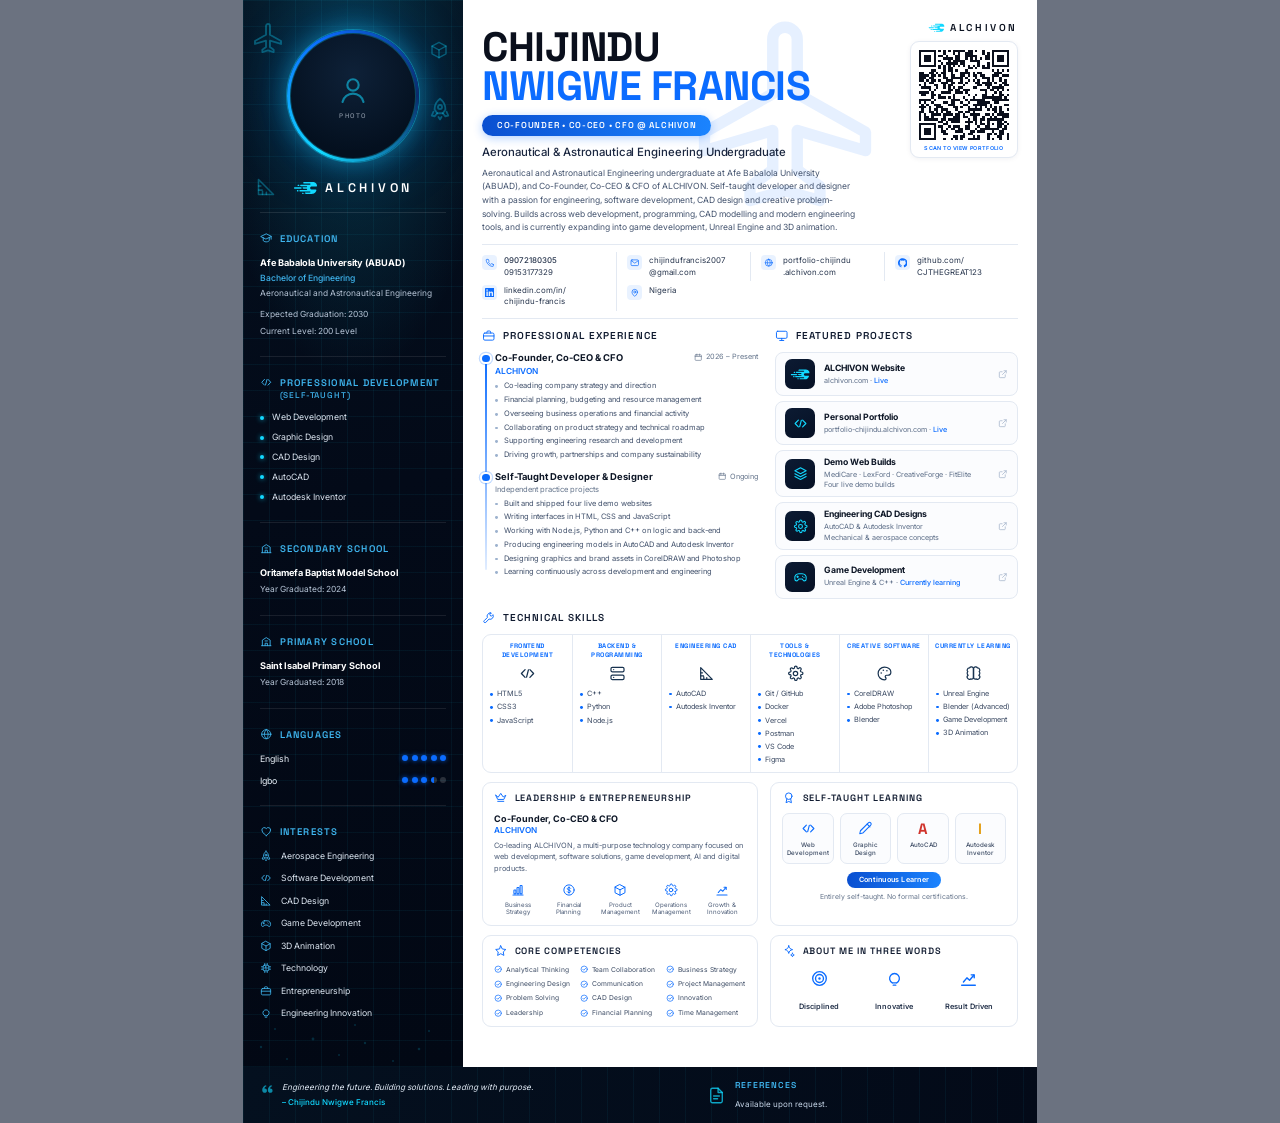
==== CV/cv.html @ b098f32e "Portfolio site, CV and engineering portfolio Vanilla HTML/CSS/JS with two Three.js scenes and no bui" ====
<!doctype html>
<html lang="en">
<head>
<meta charset="utf-8">
<title>Chijindu Nwigwe Francis | CV</title>
<link rel="stylesheet" href="fonts.css">
<link rel="stylesheet" href="cv.css">
</head>
<body>

<!-- ============================================================
     Icon sprite. Inlined rather than referenced from an external
     file because <use href="sprite.svg#id"> is blocked under file://,
     and this document has to open by double-clicking it.
     ============================================================ -->
<svg width="0" height="0" style="position:absolute" aria-hidden="true">
  <defs>
    <g id="s" fill="none" stroke="currentColor" stroke-width="1.7" stroke-linecap="round" stroke-linejoin="round"></g>
  </defs>
  <symbol id="i-cap" viewBox="0 0 24 24" fill="none" stroke="currentColor" stroke-width="1.7" stroke-linecap="round" stroke-linejoin="round">
    <path d="M2 8.4 12 3.5l10 4.9-10 4.9z"/><path d="M6.2 10.7V16c0 1.6 2.6 2.9 5.8 2.9s5.8-1.3 5.8-2.9v-5.3"/><path d="M21.4 8.8v5"/>
  </symbol>
  <symbol id="i-code" viewBox="0 0 24 24" fill="none" stroke="currentColor" stroke-width="1.8" stroke-linecap="round" stroke-linejoin="round">
    <polyline points="8.6 6.5 3.4 12 8.6 17.5"/><polyline points="15.4 6.5 20.6 12 15.4 17.5"/><line x1="13.3" y1="7" x2="10.7" y2="17"/>
  </symbol>
  <symbol id="i-school" viewBox="0 0 24 24" fill="none" stroke="currentColor" stroke-width="1.7" stroke-linecap="round" stroke-linejoin="round">
    <path d="M3 20.5h18"/><path d="M4.5 20.5V9.8L12 5l7.5 4.8v10.7"/><path d="M9.8 20.5v-4.7h4.4v4.7"/><path d="M9.8 11.4h4.4"/>
  </symbol>
  <symbol id="i-globe" viewBox="0 0 24 24" fill="none" stroke="currentColor" stroke-width="1.7" stroke-linecap="round" stroke-linejoin="round">
    <circle cx="12" cy="12" r="8.8"/><path d="M3.2 12h17.6"/><path d="M12 3.2c2.4 2.5 3.6 5.5 3.6 8.8s-1.2 6.3-3.6 8.8c-2.4-2.5-3.6-5.5-3.6-8.8S9.6 5.7 12 3.2z"/>
  </symbol>
  <symbol id="i-heart" viewBox="0 0 24 24" fill="none" stroke="currentColor" stroke-width="1.7" stroke-linecap="round" stroke-linejoin="round">
    <path d="M12 20.3S3.6 15.4 3.6 9.6a4.6 4.6 0 0 1 8.4-2.6 4.6 4.6 0 0 1 8.4 2.6c0 5.8-8.4 10.7-8.4 10.7z"/>
  </symbol>
  <symbol id="i-rocket" viewBox="0 0 24 24" fill="none" stroke="currentColor" stroke-width="1.7" stroke-linecap="round" stroke-linejoin="round">
    <path d="M12 2.6c3.2 2.4 5 6 5 9.9l-2.4 3.4H9.4L7 12.5c0-3.9 1.8-7.5 5-9.9z"/><circle cx="12" cy="10.2" r="1.9"/>
    <path d="M9.4 15.9 7 18.8l-2.6-.8 1.6-3.6"/><path d="m14.6 15.9 2.4 2.9 2.6-.8-1.6-3.6"/><path d="M10.6 19.4 12 21.6l1.4-2.2"/>
  </symbol>
  <symbol id="i-compass" viewBox="0 0 24 24" fill="none" stroke="currentColor" stroke-width="1.7" stroke-linecap="round" stroke-linejoin="round">
    <path d="M3.8 20.2h16.4L3.8 3.8z"/><path d="M3.8 15.4h4M3.8 11h2.6M8.2 20.2v-3.6M12.4 20.2v-2.4"/>
  </symbol>
  <symbol id="i-gamepad" viewBox="0 0 24 24" fill="none" stroke="currentColor" stroke-width="1.7" stroke-linecap="round" stroke-linejoin="round">
    <path d="M9.3 7.6h5.4a6.5 6.5 0 0 1 6.4 7.6l-.3 1.7a2.5 2.5 0 0 1-4.5 1.1l-1.4-1.9H9.1L7.7 18a2.5 2.5 0 0 1-4.5-1.1l-.3-1.7A6.5 6.5 0 0 1 9.3 7.6z"/>
    <path d="M7.4 11.1v2.6M6.1 12.4h2.6"/><circle cx="15.4" cy="11.7" r=".95" fill="currentColor" stroke="none"/><circle cx="17.6" cy="13.5" r=".95" fill="currentColor" stroke="none"/>
  </symbol>
  <symbol id="i-cube" viewBox="0 0 24 24" fill="none" stroke="currentColor" stroke-width="1.7" stroke-linecap="round" stroke-linejoin="round">
    <path d="m12 2.8 8.4 4.6v9.2L12 21.2 3.6 16.6V7.4z"/><path d="m3.6 7.4 8.4 4.6 8.4-4.6"/><path d="M12 12v9.2"/>
  </symbol>
  <symbol id="i-chip" viewBox="0 0 24 24" fill="none" stroke="currentColor" stroke-width="1.7" stroke-linecap="round" stroke-linejoin="round">
    <rect x="6.4" y="6.4" width="11.2" height="11.2" rx="2.2"/><rect x="10" y="10" width="4" height="4" rx=".8"/>
    <path d="M9.6 2.9v3.5M14.4 2.9v3.5M9.6 17.6v3.5M14.4 17.6v3.5M2.9 9.6h3.5M2.9 14.4h3.5M17.6 9.6h3.5M17.6 14.4h3.5"/>
  </symbol>
  <symbol id="i-briefcase" viewBox="0 0 24 24" fill="none" stroke="currentColor" stroke-width="1.7" stroke-linecap="round" stroke-linejoin="round">
    <rect x="2.7" y="7.2" width="18.6" height="12.6" rx="2.4"/><path d="M8.6 7.2V5.6a2 2 0 0 1 2-2h2.8a2 2 0 0 1 2 2v1.6"/><path d="M2.7 12.4h18.6"/>
  </symbol>
  <symbol id="i-bulb" viewBox="0 0 24 24" fill="none" stroke="currentColor" stroke-width="1.7" stroke-linecap="round" stroke-linejoin="round">
    <path d="M9.2 17.4a6.2 6.2 0 1 1 5.6 0"/><path d="M9.6 17.6h4.8"/><path d="M10.4 20.4h3.2"/>
  </symbol>
  <symbol id="i-monitor" viewBox="0 0 24 24" fill="none" stroke="currentColor" stroke-width="1.7" stroke-linecap="round" stroke-linejoin="round">
    <rect x="2.6" y="4" width="18.8" height="12.6" rx="2.2"/><path d="M8.4 20.4h7.2"/><path d="M12 16.6v3.8"/>
  </symbol>
  <symbol id="i-wrench" viewBox="0 0 24 24" fill="none" stroke="currentColor" stroke-width="1.7" stroke-linecap="round" stroke-linejoin="round">
    <path d="M14.6 3.4a5.6 5.6 0 0 0-5 8.1L3.9 17.2a2 2 0 0 0 0 2.9 2 2 0 0 0 2.9 0l5.7-5.7a5.6 5.6 0 0 0 6.9-7.9l-3 3-2.8-2.8 3-3a5.6 5.6 0 0 0-2-.3z"/>
  </symbol>
  <symbol id="i-crown" viewBox="0 0 24 24" fill="none" stroke="currentColor" stroke-width="1.7" stroke-linecap="round" stroke-linejoin="round">
    <path d="M3 7.6 6.6 15h10.8L21 7.6l-4.7 3L12 4.2 7.7 10.6z"/><path d="M6.6 18.4h10.8"/>
  </symbol>
  <symbol id="i-award" viewBox="0 0 24 24" fill="none" stroke="currentColor" stroke-width="1.7" stroke-linecap="round" stroke-linejoin="round">
    <circle cx="12" cy="9.2" r="5.8"/><path d="m8.6 14.2-1.4 6.6L12 18.6l4.8 2.2-1.4-6.6"/>
  </symbol>
  <symbol id="i-star" viewBox="0 0 24 24" fill="none" stroke="currentColor" stroke-width="1.7" stroke-linecap="round" stroke-linejoin="round">
    <path d="m12 3.2 2.75 5.7 6.25.85-4.55 4.35 1.1 6.2L12 17.2l-5.55 3.1 1.1-6.2L3 9.75l6.25-.85z"/>
  </symbol>
  <symbol id="i-sparkle" viewBox="0 0 24 24" fill="none" stroke="currentColor" stroke-width="1.7" stroke-linecap="round" stroke-linejoin="round">
    <path d="M12 3.2c.9 4.2 2.6 5.9 6.8 6.8-4.2.9-5.9 2.6-6.8 6.8-.9-4.2-2.6-5.9-6.8-6.8 4.2-.9 5.9-2.6 6.8-6.8z"/><path d="M18.6 16.4c.4 1.9 1.2 2.7 3.1 3.1-1.9.4-2.7 1.2-3.1 3.1-.4-1.9-1.2-2.7-3.1-3.1 1.9-.4 2.7-1.2 3.1-3.1z"/>
  </symbol>
  <symbol id="i-doc" viewBox="0 0 24 24" fill="none" stroke="currentColor" stroke-width="1.7" stroke-linecap="round" stroke-linejoin="round">
    <path d="M14 2.9H6.9a2.2 2.2 0 0 0-2.2 2.2v13.8a2.2 2.2 0 0 0 2.2 2.2h10.2a2.2 2.2 0 0 0 2.2-2.2V8.2z"/><path d="M14 2.9v5.3h5.3"/><path d="M8.4 12.6h7.2M8.4 16.1h5"/>
  </symbol>
  <symbol id="i-quote" viewBox="0 0 24 24" fill="currentColor" stroke="none">
    <path d="M9.4 5.4C6 6.9 3.8 10 3.8 13.6c0 3 1.8 5 4.3 5 2.2 0 3.8-1.6 3.8-3.8 0-2.1-1.5-3.6-3.5-3.6-.4 0-.8.1-1 .2.5-1.9 2.1-3.6 4.1-4.5zm9.6 0c-3.4 1.5-5.6 4.6-5.6 8.2 0 3 1.8 5 4.3 5 2.2 0 3.8-1.6 3.8-3.8 0-2.1-1.5-3.6-3.5-3.6-.4 0-.8.1-1 .2.5-1.9 2.1-3.6 4.1-4.5z"/>
  </symbol>
  <symbol id="i-phone" viewBox="0 0 24 24" fill="none" stroke="currentColor" stroke-width="1.8" stroke-linecap="round" stroke-linejoin="round">
    <path d="M21 16.9v2.7a1.8 1.8 0 0 1-2 1.8 17.8 17.8 0 0 1-7.8-2.8 17.5 17.5 0 0 1-5.4-5.4A17.8 17.8 0 0 1 3 5.4 1.8 1.8 0 0 1 4.8 3.4h2.7a1.8 1.8 0 0 1 1.8 1.6c.1.9.3 1.8.7 2.6a1.8 1.8 0 0 1-.4 1.9l-1.1 1.1a14.4 14.4 0 0 0 5.4 5.4l1.1-1.1a1.8 1.8 0 0 1 1.9-.4c.8.4 1.7.6 2.6.7a1.8 1.8 0 0 1 1.5 1.7z"/>
  </symbol>
  <symbol id="i-mail" viewBox="0 0 24 24" fill="none" stroke="currentColor" stroke-width="1.8" stroke-linecap="round" stroke-linejoin="round">
    <rect x="2.6" y="4.8" width="18.8" height="14.4" rx="2.4"/><path d="m3.4 7 8.6 6 8.6-6"/>
  </symbol>
  <symbol id="i-pin" viewBox="0 0 24 24" fill="none" stroke="currentColor" stroke-width="1.8" stroke-linecap="round" stroke-linejoin="round">
    <path d="M19 10.4c0 5.4-7 11-7 11s-7-5.6-7-11a7 7 0 0 1 14 0z"/><circle cx="12" cy="10.2" r="2.6"/>
  </symbol>
  <symbol id="i-github" viewBox="0 0 24 24" fill="currentColor" stroke="none">
    <path d="M12 .5C5.37.5 0 5.87 0 12.5c0 5.3 3.44 9.8 8.2 11.39.6.11.82-.26.82-.58l-.01-2.05c-3.34.73-4.04-1.61-4.04-1.61-.55-1.39-1.34-1.76-1.34-1.76-1.09-.75.08-.73.08-.73 1.2.09 1.84 1.24 1.84 1.24 1.07 1.83 2.81 1.3 3.5.99.11-.78.42-1.3.76-1.6-2.67-.3-5.47-1.34-5.47-5.96 0-1.32.47-2.39 1.24-3.23-.13-.3-.54-1.53.11-3.18 0 0 1.01-.32 3.3 1.23a11.5 11.5 0 0 1 6.01 0c2.29-1.55 3.3-1.23 3.3-1.23.65 1.65.24 2.88.12 3.18.77.84 1.23 1.91 1.23 3.23 0 4.63-2.8 5.65-5.48 5.95.43.37.81 1.1.81 2.22l-.01 3.29c0 .32.21.7.83.58A12 12 0 0 0 24 12.5C24 5.87 18.63.5 12 .5z"/>
  </symbol>
  <symbol id="i-linkedin" viewBox="0 0 24 24" fill="currentColor" stroke="none">
    <path d="M20.45 20.45h-3.56v-5.57c0-1.33-.02-3.04-1.85-3.04-1.85 0-2.14 1.45-2.14 2.94v5.67H9.35V9h3.41v1.56h.05a3.74 3.74 0 0 1 3.37-1.85c3.6 0 4.27 2.37 4.27 5.46v6.28zM5.34 7.43a2.07 2.07 0 1 1 0-4.13 2.07 2.07 0 0 1 0 4.13zM7.12 20.45H3.56V9h3.56v11.45zM22.22 0H1.77C.79 0 0 .77 0 1.72v20.56C0 23.23.79 24 1.77 24h20.45c.98 0 1.78-.77 1.78-1.72V1.72C24 .77 23.2 0 22.22 0z"/>
  </symbol>
  <symbol id="i-server" viewBox="0 0 24 24" fill="none" stroke="currentColor" stroke-width="1.7" stroke-linecap="round" stroke-linejoin="round">
    <rect x="2.8" y="3.4" width="18.4" height="6.2" rx="2"/><rect x="2.8" y="14.4" width="18.4" height="6.2" rx="2"/>
    <path d="M6.6 6.5h.02M6.6 17.5h.02"/>
  </symbol>
  <symbol id="i-palette" viewBox="0 0 24 24" fill="none" stroke="currentColor" stroke-width="1.7" stroke-linecap="round" stroke-linejoin="round">
    <path d="M12 3a9 9 0 0 0 0 18c1.4 0 2.2-.9 2.2-2 0-.6-.2-1-.6-1.4-.4-.4-.6-.8-.6-1.3 0-1 .8-1.8 1.9-1.8h1.4A4.7 4.7 0 0 0 21 9.8C21 6 16.9 3 12 3z"/>
    <circle cx="7.4" cy="11.4" r="1.1" fill="currentColor" stroke="none"/><circle cx="10.4" cy="7.4" r="1.1" fill="currentColor" stroke="none"/><circle cx="15.4" cy="8.2" r="1.1" fill="currentColor" stroke="none"/>
  </symbol>
  <symbol id="i-brain" viewBox="0 0 24 24" fill="none" stroke="currentColor" stroke-width="1.7" stroke-linecap="round" stroke-linejoin="round">
    <path d="M12 5.2a3 3 0 0 0-5.6-1.1A3.1 3.1 0 0 0 4 9.4a3.2 3.2 0 0 0 .5 4.9A3 3 0 0 0 8 19.6a3 3 0 0 0 4-1.5z"/>
    <path d="M12 5.2a3 3 0 0 1 5.6-1.1A3.1 3.1 0 0 1 20 9.4a3.2 3.2 0 0 1-.5 4.9A3 3 0 0 1 16 19.6a3 3 0 0 1-4-1.5z"/><path d="M12 5.2v12.9"/>
  </symbol>
  <symbol id="i-gear" viewBox="0 0 24 24" fill="none" stroke="currentColor" stroke-width="1.7" stroke-linecap="round" stroke-linejoin="round">
    <circle cx="12" cy="12" r="3.1"/>
    <path d="M19.2 14.4a1.5 1.5 0 0 0 .3 1.7l.1.1a1.8 1.8 0 1 1-2.6 2.6l-.1-.1a1.5 1.5 0 0 0-1.7-.3 1.5 1.5 0 0 0-.9 1.4v.2a1.8 1.8 0 1 1-3.6 0v-.1a1.5 1.5 0 0 0-1-1.4 1.5 1.5 0 0 0-1.7.3l-.1.1a1.8 1.8 0 1 1-2.6-2.6l.1-.1a1.5 1.5 0 0 0 .3-1.7 1.5 1.5 0 0 0-1.4-.9h-.2a1.8 1.8 0 1 1 0-3.6h.1a1.5 1.5 0 0 0 1.4-1 1.5 1.5 0 0 0-.3-1.7l-.1-.1a1.8 1.8 0 1 1 2.6-2.6l.1.1a1.5 1.5 0 0 0 1.7.3h.1a1.5 1.5 0 0 0 .9-1.4v-.2a1.8 1.8 0 1 1 3.6 0v.1a1.5 1.5 0 0 0 .9 1.4 1.5 1.5 0 0 0 1.7-.3l.1-.1a1.8 1.8 0 1 1 2.6 2.6l-.1.1a1.5 1.5 0 0 0-.3 1.7v.1a1.5 1.5 0 0 0 1.4.9h.2a1.8 1.8 0 1 1 0 3.6h-.1a1.5 1.5 0 0 0-1.4.9z"/>
  </symbol>
  <symbol id="i-chart" viewBox="0 0 24 24" fill="none" stroke="currentColor" stroke-width="1.8" stroke-linecap="round" stroke-linejoin="round">
    <path d="M3.4 20.6h17.2"/><rect x="5" y="12" width="3.4" height="6.6" rx="1"/><rect x="10.3" y="7.6" width="3.4" height="11" rx="1"/><rect x="15.6" y="4.2" width="3.4" height="14.4" rx="1"/>
  </symbol>
  <symbol id="i-coins" viewBox="0 0 24 24" fill="none" stroke="currentColor" stroke-width="1.7" stroke-linecap="round" stroke-linejoin="round">
    <circle cx="12" cy="12" r="8.8"/><path d="M12 6.6v10.8"/><path d="M14.8 9.1a3 3 0 0 0-2.8-1.3c-1.7 0-2.8.9-2.8 2.1 0 3 5.6 1.5 5.6 4.4 0 1.3-1.2 2.2-2.8 2.2a3.1 3.1 0 0 1-2.9-1.4"/>
  </symbol>
  <symbol id="i-box" viewBox="0 0 24 24" fill="none" stroke="currentColor" stroke-width="1.7" stroke-linecap="round" stroke-linejoin="round">
    <path d="m12 2.9 8.5 4.4v9.4L12 21.1l-8.5-4.4V7.3z"/><path d="m3.5 7.3 8.5 4.4 8.5-4.4M12 11.7v9.4"/>
  </symbol>
  <symbol id="i-trend" viewBox="0 0 24 24" fill="none" stroke="currentColor" stroke-width="1.8" stroke-linecap="round" stroke-linejoin="round">
    <path d="M3.4 20.6h17.2"/><path d="M5.6 16.4 10 11.2l3.4 3 5.4-6.6"/><path d="M15.4 7.4h3.8v3.8"/>
  </symbol>
  <symbol id="i-target" viewBox="0 0 24 24" fill="none" stroke="currentColor" stroke-width="1.7" stroke-linecap="round" stroke-linejoin="round">
    <circle cx="12" cy="12" r="8.6"/><circle cx="12" cy="12" r="5"/><circle cx="12" cy="12" r="1.5" fill="currentColor" stroke="none"/>
  </symbol>
  <symbol id="i-check" viewBox="0 0 24 24" fill="none" stroke="currentColor" stroke-width="2" stroke-linecap="round" stroke-linejoin="round">
    <circle cx="12" cy="12" r="9"/><path d="m8 12.3 2.7 2.7L16 9.6"/>
  </symbol>
  <symbol id="i-ext" viewBox="0 0 24 24" fill="none" stroke="currentColor" stroke-width="1.9" stroke-linecap="round" stroke-linejoin="round">
    <path d="M14.4 4.2h5.4v5.4"/><path d="M19.8 4.2 10.8 13.2"/><path d="M17.4 14v4.8a2 2 0 0 1-2 2H5.2a2 2 0 0 1-2-2V8.6a2 2 0 0 1 2-2H10"/>
  </symbol>
  <symbol id="i-cal" viewBox="0 0 24 24" fill="none" stroke="currentColor" stroke-width="1.8" stroke-linecap="round" stroke-linejoin="round">
    <rect x="3.2" y="5" width="17.6" height="15.8" rx="2.2"/><path d="M3.2 9.8h17.6M8.2 3v4M15.8 3v4"/>
  </symbol>
  <symbol id="i-layers" viewBox="0 0 24 24" fill="none" stroke="currentColor" stroke-width="1.7" stroke-linecap="round" stroke-linejoin="round">
    <path d="m12 2.8 9 4.8-9 4.8-9-4.8z"/><path d="m3 12.4 9 4.8 9-4.8"/><path d="m3 16.9 9 4.8 9-4.8"/>
  </symbol>
  <symbol id="i-pen" viewBox="0 0 24 24" fill="none" stroke="currentColor" stroke-width="1.7" stroke-linecap="round" stroke-linejoin="round">
    <path d="M16.6 2.9a2.6 2.6 0 0 1 3.7 3.7L7.6 19.3l-4.8 1.1 1.1-4.8z"/><path d="m14.6 4.9 4.5 4.5"/>
  </symbol>
  <symbol id="i-user" viewBox="0 0 24 24" fill="none" stroke="currentColor" stroke-width="1.5" stroke-linecap="round" stroke-linejoin="round">
    <circle cx="12" cy="8.4" r="4"/><path d="M4.6 20.4a7.6 7.6 0 0 1 14.8 0"/>
  </symbol>
  <symbol id="i-plane" viewBox="0 0 24 24" fill="none" stroke="currentColor" stroke-width="1.3" stroke-linecap="round" stroke-linejoin="round">
    <path d="M10.6 2.8a1.4 1.4 0 0 1 2.8 0V9l7.8 4.4v2.1l-7.8-2.3v4.5l2.6 1.9v1.6L12 20.1l-4 1.1v-1.6l2.6-1.9v-4.5L2.8 15.5v-2.1L10.6 9z"/>
  </symbol>
  <symbol id="i-alchivon" viewBox="0 0 257 144" fill="currentColor" stroke="none">
    <path d="M 111 10.706 C 105.380 12.760, 103.609 17.962, 107.043 22.327 L 109.085 24.924 142.508 25.212 C 178.402 25.521, 177.869 25.442, 179.455 30.733 C 179.944 32.367, 179.448 33.643, 177.608 35.483 L 175.091 38 126.045 38 C 78.333 38, 76.946 38.054, 75 40 C 72.306 42.694, 72.358 48.109, 75.103 50.595 C 77.056 52.364, 79.555 52.536, 110.141 53 C 145.919 53.543, 144.952 53.371, 144.985 59.193 C 145.014 64.399, 142.581 65, 121.466 65 C 99.804 65, 98 65.574, 98 72.466 C 98 79.259, 100.424 80, 122.635 80 C 140.667 80, 142.138 80.138, 144 82 C 145.100 83.100, 146 84.900, 146 86 C 146 87.100, 145.100 88.900, 144 90 C 142.074 91.926, 140.667 92, 106.135 92 C 71.365 92, 70.189 92.063, 67.635 94.073 C 64.191 96.782, 64.043 101.752, 67.314 104.826 L 69.629 107 122.659 107 C 181.255 107, 179 106.750, 179 113.257 C 179 118.818, 178.112 119, 151.039 119 C 122.793 119, 121.909 119.220, 121.709 126.300 C 121.501 133.634, 120.611 133.465, 161.113 133.786 C 199.431 134.091, 204.684 133.665, 213.733 129.522 C 225.182 124.280, 239.103 106.104, 240.682 94.337 C 241.611 87.409, 241.586 87.402, 211.848 86.591 C 188.678 85.959, 185.170 85.650, 182.515 84.006 C 173.524 78.437, 173.997 64.343, 183.347 59.226 C 186.077 57.731, 190.252 57.459, 214.499 57.190 C 248.137 56.819, 247.439 57.061, 246.823 45.981 C 245.907 29.500, 231.006 14.177, 212.918 11.114 C 206.202 9.977, 114.004 9.608, 111 10.706 M 48 40 C 45.473 42.527, 45.433 47.079, 47.912 50.139 C 49.547 52.159, 50.715 52.500, 56 52.500 C 61.285 52.500, 62.453 52.159, 64.088 50.139 C 66.574 47.070, 66.521 42.936, 63.961 40.189 C 61.119 37.138, 50.982 37.018, 48 40 M 12.174 67.314 C 9.290 70.385, 9.403 74.493, 12.455 77.545 L 14.909 80 49.780 80 L 84.651 80 86.826 77.686 C 89.593 74.740, 89.676 69.676, 87 67 C 85.075 65.075, 83.667 65, 49.674 65 L 14.349 65 12.174 67.314 M 41.635 94.073 C 38.349 96.657, 38.073 101.628, 41.039 104.811 C 43.861 107.841, 52.625 107.929, 55.811 104.961 C 61.283 99.864, 56.847 92, 48.500 92 C 45.735 92, 43.357 92.718, 41.635 94.073 M 94.557 122.223 C 90.358 128.216, 95.117 134.532, 103.242 133.751 C 109.034 133.194, 111 131.347, 111 126.464 C 111 121.815, 108.397 120, 101.728 120 C 97.060 120, 95.851 120.375, 94.557 122.223"/>
  </symbol>
</svg>

<div class="page">
  <div class="page__body">

    <!-- ============================ SIDEBAR ============================ -->
    <aside class="side">
      <svg class="blueprint-art bp-1" viewBox="0 0 24 24"><use href="#i-plane"/></svg>
      <svg class="blueprint-art bp-2" viewBox="0 0 24 24"><use href="#i-rocket"/></svg>
      <svg class="blueprint-art bp-3" viewBox="0 0 24 24"><use href="#i-cube"/></svg>
      <svg class="blueprint-art bp-4" viewBox="0 0 24 24"><use href="#i-compass"/></svg>
      <svg class="bp-dots" viewBox="0 0 200 90" fill="rgba(18,216,255,.35)" preserveAspectRatio="none">
        <circle cx="18" cy="70" r="1.2"/><circle cx="44" cy="82" r="1"/><circle cx="70" cy="62" r="1.4"/>
        <circle cx="96" cy="78" r="1"/><circle cx="122" cy="66" r="1.2"/><circle cx="150" cy="84" r="1"/>
        <circle cx="176" cy="72" r="1.3"/><circle cx="32" cy="52" r="1"/><circle cx="112" cy="48" r="1"/>
        <circle cx="186" cy="54" r="1.1"/>
      </svg>

      <!-- Portrait. Swap the placeholder for <img src="../assets/img/chijindu.jpg" alt=""> -->
      <div class="portrait">
        <div class="portrait__ring">
          <div class="portrait__inner">
            <svg class="i portrait__ph"><use href="#i-user"/></svg>
            <span class="portrait__ph-t">Photo</span>
          </div>
        </div>
      </div>

      <div class="side-brand">
        <svg viewBox="0 0 257 144"><use href="#i-alchivon"/></svg>
        <span>ALCHIVON</span>
      </div>

      <section class="sblock">
        <h2 class="sblock__h"><svg class="i"><use href="#i-cap"/></svg>Education</h2>
        <p class="edu__school">Afe Babalola University (ABUAD)</p>
        <p class="edu__degree">Bachelor of Engineering</p>
        <p class="edu__line">Aeronautical and Astronautical Engineering</p>
        <p class="edu__line edu__line--pad">Expected Graduation: 2030</p>
        <p class="edu__line">Current Level: 200 Level</p>
      </section>

      <section class="sblock">
        <h2 class="sblock__h"><svg class="i"><use href="#i-code"/></svg><span>Professional Development<small>(Self-Taught)</small></span></h2>
        <ul class="dlist">
          <li>Web Development</li>
          <li>Graphic Design</li>
          <li>CAD Design</li>
          <li>AutoCAD</li>
          <li>Autodesk Inventor</li>
        </ul>
      </section>

      <section class="sblock">
        <h2 class="sblock__h"><svg class="i"><use href="#i-school"/></svg>Secondary School</h2>
        <p class="edu__school">Oritamefa Baptist Model School</p>
        <p class="edu__line">Year Graduated: 2024</p>
      </section>

      <section class="sblock">
        <h2 class="sblock__h"><svg class="i"><use href="#i-school"/></svg>Primary School</h2>
        <p class="edu__school">Saint Isabel Primary School</p>
        <p class="edu__line">Year Graduated: 2018</p>
      </section>

      <section class="sblock">
        <h2 class="sblock__h"><svg class="i"><use href="#i-globe"/></svg>Languages</h2>
        <div class="lang">
          <span class="lang__n">English</span>
          <span class="lang__d"><i class="dot dot--on"></i><i class="dot dot--on"></i><i class="dot dot--on"></i><i class="dot dot--on"></i><i class="dot dot--on"></i></span>
        </div>
        <div class="lang">
          <span class="lang__n">Igbo</span>
          <span class="lang__d"><i class="dot dot--on"></i><i class="dot dot--on"></i><i class="dot dot--on"></i><i class="dot dot--half"></i><i class="dot"></i></span>
        </div>
      </section>

      <section class="sblock">
        <h2 class="sblock__h"><svg class="i"><use href="#i-heart"/></svg>Interests</h2>
        <ul class="ints">
          <li><svg class="i"><use href="#i-rocket"/></svg>Aerospace Engineering</li>
          <li><svg class="i"><use href="#i-code"/></svg>Software Development</li>
          <li><svg class="i"><use href="#i-compass"/></svg>CAD Design</li>
          <li><svg class="i"><use href="#i-gamepad"/></svg>Game Development</li>
          <li><svg class="i"><use href="#i-cube"/></svg>3D Animation</li>
          <li><svg class="i"><use href="#i-chip"/></svg>Technology</li>
          <li><svg class="i"><use href="#i-briefcase"/></svg>Entrepreneurship</li>
          <li><svg class="i"><use href="#i-bulb"/></svg>Engineering Innovation</li>
        </ul>
      </section>
    </aside>

    <!-- ============================ MAIN ============================ -->
    <main class="main">

      <header class="mast">
        <svg class="mast__art" viewBox="0 0 24 24"><use href="#i-plane"/></svg>
        <div class="mast__brand">
          <svg viewBox="0 0 257 144"><use href="#i-alchivon"/></svg>
          <span>ALCHIVON</span>
        </div>

        <div class="mast__grid">
          <div class="mast__left">
            <h1 class="name">Chijindu<br><span class="name--blue">Nwigwe Francis</span></h1>
            <p class="roles">Co-Founder &bull; Co-CEO &bull; CFO @ ALCHIVON</p>
            <p class="subtitle">Aeronautical &amp; Astronautical Engineering Undergraduate</p>
            <p class="summary">
              Aeronautical and Astronautical Engineering undergraduate at Afe Babalola University
              (ABUAD), and Co-Founder, Co-CEO &amp; CFO of ALCHIVON. Self-taught developer and
              designer with a passion for engineering, software development, CAD design and
              creative problem-solving. Builds across web development, programming, CAD modelling
              and modern engineering tools, and is currently expanding into game development,
              Unreal Engine and 3D animation.
            </p>
          </div>

          <div class="qr">
            <svg viewBox="0 0 37 37" shape-rendering="crispEdges"><path stroke="#0A0F1C" d="M0 0.5h7m1 0h1m1 0h1m1 0h1m1 0h5m1 0h2m1 0h1m2 0h1m3 0h7M0 1.5h1m5 0h1m3 0h1m3 0h1m1 0h1m2 0h3m4 0h1m1 0h1m1 0h1m5 0h1M0 2.5h1m1 0h3m1 0h1m1 0h2m1 0h1m3 0h2m2 0h5m3 0h2m1 0h1m1 0h3m1 0h1M0 3.5h1m1 0h3m1 0h1m3 0h4m1 0h2m2 0h1m1 0h1m1 0h1m1 0h1m1 0h2m1 0h1m1 0h3m1 0h1M0 4.5h1m1 0h3m1 0h1m1 0h1m3 0h1m1 0h5m2 0h4m5 0h1m1 0h3m1 0h1M0 5.5h1m5 0h1m2 0h1m1 0h5m1 0h2m5 0h1m3 0h1m1 0h1m5 0h1M0 6.5h7m1 0h1m1 0h1m1 0h1m1 0h1m1 0h1m1 0h1m1 0h1m1 0h1m1 0h1m1 0h1m1 0h1m1 0h7M8 7.5h1m1 0h1m1 0h2m6 0h2m1 0h1m2 0h3M5 8.5h2m3 0h1m1 0h2m1 0h1m3 0h1m10 0h1m1 0h1m1 0h1m1 0h1M0 9.5h2m2 0h2m1 0h1m1 0h2m2 0h1m3 0h4m1 0h1m1 0h2m5 0h3M0 10.5h4m1 0h2m1 0h1m1 0h1m2 0h2m2 0h2m1 0h1m1 0h2m1 0h2m3 0h3m1 0h3M0 11.5h3m1 0h2m4 0h2m1 0h5m1 0h1m3 0h1m2 0h3m1 0h1m2 0h1M0 12.5h2m1 0h1m1 0h2m1 0h1m2 0h3m3 0h1m2 0h1m1 0h1m1 0h1m3 0h1m1 0h1m2 0h1m1 0h1M2 13.5h1m1 0h2m3 0h3m1 0h2m1 0h2m1 0h1m3 0h2m1 0h4m1 0h1m2 0h2M0 14.5h1m1 0h1m3 0h2m2 0h1m1 0h2m4 0h1m5 0h2m1 0h3m3 0h1m1 0h2M1 15.5h4m2 0h1m2 0h1m1 0h1m1 0h1m1 0h2m4 0h2m4 0h1m1 0h5M4 16.5h1m1 0h1m5 0h2m1 0h2m1 0h3m4 0h3m1 0h2m1 0h1m1 0h1m1 0h1M0 17.5h4m1 0h1m3 0h4m2 0h3m1 0h1m7 0h1m3 0h1m1 0h1M1 18.5h2m2 0h2m1 0h1m5 0h1m5 0h1m2 0h1m2 0h2m2 0h1m2 0h2m1 0h1M5 19.5h1m2 0h3m1 0h1m1 0h1m3 0h1m3 0h1m3 0h8m1 0h1M0 20.5h5m1 0h1m6 0h4m2 0h1m1 0h6m3 0h7M0 21.5h1m1 0h1m2 0h1m4 0h2m1 0h2m2 0h1m2 0h1m3 0h5m2 0h2M1 22.5h1m1 0h1m2 0h3m3 0h3m3 0h2m2 0h6m1 0h1m5 0h2M0 23.5h3m1 0h1m2 0h3m4 0h2m1 0h1m2 0h1m2 0h1m1 0h1m1 0h1m1 0h1m1 0h1m1 0h1M1 24.5h1m2 0h1m1 0h2m1 0h3m3 0h1m4 0h6m2 0h1m1 0h2m1 0h1m2 0h1M0 25.5h2m2 0h2m1 0h1m1 0h1m1 0h2m3 0h2m1 0h2m1 0h1m8 0h1m1 0h2M0 26.5h1m1 0h1m2 0h4m1 0h4m1 0h2m1 0h1m2 0h4m2 0h2m1 0h1m1 0h5M0 27.5h1m1 0h2m1 0h1m4 0h1m3 0h3m1 0h2m2 0h2m2 0h1m2 0h1m1 0h1m2 0h3M0 28.5h1m1 0h6m1 0h2m1 0h5m3 0h1m1 0h2m1 0h2m1 0h7M8 29.5h2m1 0h1m1 0h4m2 0h3m1 0h1m1 0h1m2 0h1m3 0h2m1 0h1M0 30.5h7m3 0h2m8 0h1m2 0h1m1 0h2m1 0h1m1 0h1m1 0h3m1 0h1M0 31.5h1m5 0h1m1 0h2m2 0h1m1 0h3m2 0h2m3 0h1m2 0h2m3 0h2m1 0h1M0 32.5h1m1 0h3m1 0h1m2 0h1m1 0h1m1 0h2m1 0h2m1 0h2m2 0h1m1 0h8m1 0h2M0 33.5h1m1 0h3m1 0h1m2 0h2m4 0h3m3 0h2m1 0h3m3 0h1m2 0h2M0 34.5h1m1 0h3m1 0h1m3 0h2m6 0h1m1 0h2m6 0h2m1 0h1m1 0h2m1 0h1M0 35.5h1m5 0h1m7 0h2m1 0h2m3 0h1m1 0h1m3 0h1m3 0h2m2 0h1M0 36.5h7m3 0h1m2 0h1m1 0h1m1 0h1m2 0h5m3 0h1m1 0h1m2 0h1m2 0h1"/></svg>
            <p class="qr__t">Scan to view portfolio</p>
          </div>
        </div>
      </header>

      <!-- contact -->
      <section class="contact">
        <div class="contact__i">
          <span class="contact__ic"><svg class="i"><use href="#i-phone"/></svg></span>
          <span class="contact__t"><b>09072180305</b><br>09153177329</span>
        </div>
        <div class="contact__i">
          <span class="contact__ic"><svg class="i"><use href="#i-mail"/></svg></span>
          <span class="contact__t">chijindufrancis2007<br>@gmail.com</span>
        </div>
        <div class="contact__i">
          <span class="contact__ic"><svg class="i"><use href="#i-globe"/></svg></span>
          <span class="contact__t">portfolio-chijindu<br>.alchivon.com</span>
        </div>
        <div class="contact__i">
          <span class="contact__ic"><svg class="i"><use href="#i-github"/></svg></span>
          <span class="contact__t">github.com/<br>CJTHEGREAT123</span>
        </div>
        <div class="contact__i">
          <span class="contact__ic"><svg class="i"><use href="#i-linkedin"/></svg></span>
          <span class="contact__t">linkedin.com/in/<br>chijindu-francis</span>
        </div>
        <div class="contact__i">
          <span class="contact__ic"><svg class="i"><use href="#i-pin"/></svg></span>
          <span class="contact__t">Nigeria</span>
        </div>
      </section>

      <!-- experience + projects -->
      <div class="cols">
        <section class="col-a">
          <h2 class="h"><svg class="i"><use href="#i-briefcase"/></svg>Professional Experience</h2>
          <div class="tl">
            <article class="job">
              <div class="job__top">
                <p class="job__t">Co-Founder, Co-CEO &amp; CFO</p>
                <span class="job__d"><svg class="i"><use href="#i-cal"/></svg>2026 &ndash; Present</span>
              </div>
              <p class="job__c">ALCHIVON</p>
              <ul>
                <li>Co-leading company strategy and direction</li>
                <li>Financial planning, budgeting and resource management</li>
                <li>Overseeing business operations and financial activity</li>
                <li>Collaborating on product strategy and technical roadmap</li>
                <li>Supporting engineering research and development</li>
                <li>Driving growth, partnerships and company sustainability</li>
              </ul>
            </article>

            <article class="job">
              <div class="job__top">
                <p class="job__t">Self-Taught Developer &amp; Designer</p>
                <span class="job__d"><svg class="i"><use href="#i-cal"/></svg>Ongoing</span>
              </div>
              <p class="job__sub">Independent practice projects</p>
              <ul>
                <li>Built and shipped four live demo websites</li>
                <li>Writing interfaces in HTML, CSS and JavaScript</li>
                <li>Working with Node.js, Python and C++ on logic and back-end</li>
                <li>Producing engineering models in AutoCAD and Autodesk Inventor</li>
                <li>Designing graphics and brand assets in CorelDRAW and Photoshop</li>
                <li>Learning continuously across development and engineering</li>
              </ul>
            </article>
          </div>
        </section>

        <section class="col-b">
          <h2 class="h"><svg class="i"><use href="#i-monitor"/></svg>Featured Projects</h2>
          <div class="projs">
            <article class="proj">
              <span class="proj__ic"><svg class="i" viewBox="0 0 257 144" style="width:1.35em"><use href="#i-alchivon"/></svg></span>
              <span class="proj__b">
                <span class="proj__t">ALCHIVON Website</span>
                <span class="proj__s">alchivon.com &middot; <em>Live</em></span>
              </span>
              <svg class="i proj__go"><use href="#i-ext"/></svg>
            </article>
            <article class="proj">
              <span class="proj__ic"><svg class="i"><use href="#i-code"/></svg></span>
              <span class="proj__b">
                <span class="proj__t">Personal Portfolio</span>
                <span class="proj__s">portfolio-chijindu.alchivon.com &middot; <em>Live</em></span>
              </span>
              <svg class="i proj__go"><use href="#i-ext"/></svg>
            </article>
            <article class="proj">
              <span class="proj__ic"><svg class="i"><use href="#i-layers"/></svg></span>
              <span class="proj__b">
                <span class="proj__t">Demo Web Builds</span>
                <span class="proj__s">MediCare &middot; LexFord &middot; CreativeForge &middot; FitElite<br>Four live demo builds</span>
              </span>
              <svg class="i proj__go"><use href="#i-ext"/></svg>
            </article>
            <article class="proj">
              <span class="proj__ic"><svg class="i"><use href="#i-gear"/></svg></span>
              <span class="proj__b">
                <span class="proj__t">Engineering CAD Designs</span>
                <span class="proj__s">AutoCAD &amp; Autodesk Inventor<br>Mechanical &amp; aerospace concepts</span>
              </span>
              <svg class="i proj__go"><use href="#i-ext"/></svg>
            </article>
            <article class="proj">
              <span class="proj__ic"><svg class="i"><use href="#i-gamepad"/></svg></span>
              <span class="proj__b">
                <span class="proj__t">Game Development</span>
                <span class="proj__s">Unreal Engine &amp; C++ &middot; <em>Currently learning</em></span>
              </span>
              <svg class="i proj__go"><use href="#i-ext"/></svg>
            </article>
          </div>
        </section>
      </div>

      <!-- technical skills -->
      <section style="padding-top:12px">
        <h2 class="h"><svg class="i"><use href="#i-wrench"/></svg>Technical Skills</h2>
        <div class="skills">
          <div class="sk">
            <p class="sk__h">Frontend Development</p>
            <span class="sk__ic"><svg class="i"><use href="#i-code"/></svg></span>
            <ul><li>HTML5</li><li>CSS3</li><li>JavaScript</li></ul>
          </div>
          <div class="sk">
            <p class="sk__h">Backend &amp; Programming</p>
            <span class="sk__ic"><svg class="i"><use href="#i-server"/></svg></span>
            <ul><li>C++</li><li>Python</li><li>Node.js</li></ul>
          </div>
          <div class="sk">
            <p class="sk__h">Engineering CAD</p>
            <span class="sk__ic"><svg class="i"><use href="#i-compass"/></svg></span>
            <ul><li>AutoCAD</li><li>Autodesk Inventor</li></ul>
          </div>
          <div class="sk">
            <p class="sk__h">Tools &amp; Technologies</p>
            <span class="sk__ic"><svg class="i"><use href="#i-gear"/></svg></span>
            <ul><li>Git / GitHub</li><li>Docker</li><li>Vercel</li><li>Postman</li><li>VS Code</li><li>Figma</li></ul>
          </div>
          <div class="sk">
            <p class="sk__h">Creative Software</p>
            <span class="sk__ic"><svg class="i"><use href="#i-palette"/></svg></span>
            <ul><li>CorelDRAW</li><li>Adobe Photoshop</li><li>Blender</li></ul>
          </div>
          <div class="sk">
            <p class="sk__h">Currently Learning</p>
            <span class="sk__ic"><svg class="i"><use href="#i-brain"/></svg></span>
            <ul><li>Unreal Engine</li><li>Blender (Advanced)</li><li>Game Development</li><li>3D Animation</li></ul>
          </div>
        </div>
      </section>

      <!-- leadership + learning -->
      <div class="panels">
        <section class="panel panel--a">
          <h2 class="h"><svg class="i"><use href="#i-crown"/></svg>Leadership &amp; Entrepreneurship</h2>
          <p class="lead__t">Co-Founder, Co-CEO &amp; CFO</p>
          <p class="lead__c">ALCHIVON</p>
          <p class="lead__p">
            Co-leading ALCHIVON, a multi-purpose technology company focused on web development,
            software solutions, game development, AI and digital products.
          </p>
          <div class="pills">
            <div class="pill"><svg class="i"><use href="#i-chart"/></svg><span>Business Strategy</span></div>
            <div class="pill"><svg class="i"><use href="#i-coins"/></svg><span>Financial Planning</span></div>
            <div class="pill"><svg class="i"><use href="#i-box"/></svg><span>Product Management</span></div>
            <div class="pill"><svg class="i"><use href="#i-gear"/></svg><span>Operations Management</span></div>
            <div class="pill"><svg class="i"><use href="#i-trend"/></svg><span>Growth &amp; Innovation</span></div>
          </div>
        </section>

        <section class="panel panel--b">
          <h2 class="h"><svg class="i"><use href="#i-award"/></svg>Self-Taught Learning</h2>
          <div class="certs">
            <div class="cert"><svg class="i"><use href="#i-code"/></svg><span>Web Development</span></div>
            <div class="cert"><svg class="i"><use href="#i-pen"/></svg><span>Graphic Design</span></div>
            <div class="cert cert--red"><span class="glyph">A</span><span>AutoCAD</span></div>
            <div class="cert cert--gold"><span class="glyph">I</span><span>Autodesk Inventor</span></div>
          </div>
          <span class="learner">Continuous Learner</span>
          <p class="learner-note">Entirely self-taught. No formal certifications.</p>
        </section>
      </div>

      <!-- competencies + three words -->
      <div class="panels">
        <section class="panel panel--a">
          <h2 class="h"><svg class="i"><use href="#i-star"/></svg>Core Competencies</h2>
          <ul class="comp">
            <li><svg class="i"><use href="#i-check"/></svg>Analytical Thinking</li>
            <li><svg class="i"><use href="#i-check"/></svg>Team Collaboration</li>
            <li><svg class="i"><use href="#i-check"/></svg>Business Strategy</li>
            <li><svg class="i"><use href="#i-check"/></svg>Engineering Design</li>
            <li><svg class="i"><use href="#i-check"/></svg>Communication</li>
            <li><svg class="i"><use href="#i-check"/></svg>Project Management</li>
            <li><svg class="i"><use href="#i-check"/></svg>Problem Solving</li>
            <li><svg class="i"><use href="#i-check"/></svg>CAD Design</li>
            <li><svg class="i"><use href="#i-check"/></svg>Innovation</li>
            <li><svg class="i"><use href="#i-check"/></svg>Leadership</li>
            <li><svg class="i"><use href="#i-check"/></svg>Financial Planning</li>
            <li><svg class="i"><use href="#i-check"/></svg>Time Management</li>
          </ul>
        </section>

        <section class="panel panel--b">
          <h2 class="h"><svg class="i"><use href="#i-sparkle"/></svg>About Me in Three Words</h2>
          <div class="words">
            <div class="word"><svg class="i"><use href="#i-target"/></svg><span>Disciplined</span></div>
            <div class="word"><svg class="i"><use href="#i-bulb"/></svg><span>Innovative</span></div>
            <div class="word"><svg class="i"><use href="#i-trend"/></svg><span>Result Driven</span></div>
          </div>
        </section>
      </div>

    </main>
  </div>

  <!-- ============================ FOOTER ============================ -->
  <footer class="foot">
    <div class="foot__q">
      <svg class="i"><use href="#i-quote"/></svg>
      <p>Engineering the future. Building solutions. Leading with purpose.
        <cite>&ndash; Chijindu Nwigwe Francis</cite></p>
    </div>
    <div class="foot__r">
      <svg class="i"><use href="#i-doc"/></svg>
      <div><b>References</b><span>Available upon request.</span></div>
    </div>
  </footer>
</div>

</body>
</html>
---- CV/fonts.css ----
/* Static per-weight webfonts (Inter, Space Grotesk, JetBrains Mono, OFL).
   Static, not variable: Chrome cannot embed a variable-font instance into a
   PDF and silently outlines the text instead. See fonts3.mjs. */

@font-face {
  font-family: 'Inter';
  font-style: normal;
  font-weight: 400;
  font-display: block;
  src: url(fonts/inter-latin-400-normal.woff2) format('woff2');
}
@font-face {
  font-family: 'Inter';
  font-style: normal;
  font-weight: 500;
  font-display: block;
  src: url(fonts/inter-latin-500-normal.woff2) format('woff2');
}
@font-face {
  font-family: 'Inter';
  font-style: normal;
  font-weight: 600;
  font-display: block;
  src: url(fonts/inter-latin-600-normal.woff2) format('woff2');
}
@font-face {
  font-family: 'Inter';
  font-style: normal;
  font-weight: 700;
  font-display: block;
  src: url(fonts/inter-latin-700-normal.woff2) format('woff2');
}
@font-face {
  font-family: 'Inter';
  font-style: normal;
  font-weight: 800;
  font-display: block;
  src: url(fonts/inter-latin-800-normal.woff2) format('woff2');
}
@font-face {
  font-family: 'Space Grotesk';
  font-style: normal;
  font-weight: 500;
  font-display: block;
  src: url(fonts/space-grotesk-latin-500-normal.woff2) format('woff2');
}
@font-face {
  font-family: 'Space Grotesk';
  font-style: normal;
  font-weight: 600;
  font-display: block;
  src: url(fonts/space-grotesk-latin-600-normal.woff2) format('woff2');
}
@font-face {
  font-family: 'Space Grotesk';
  font-style: normal;
  font-weight: 700;
  font-display: block;
  src: url(fonts/space-grotesk-latin-700-normal.woff2) format('woff2');
}
@font-face {
  font-family: 'JetBrains Mono';
  font-style: normal;
  font-weight: 400;
  font-display: block;
  src: url(fonts/jetbrains-mono-latin-400-normal.woff2) format('woff2');
}
@font-face {
  font-family: 'JetBrains Mono';
  font-style: normal;
  font-weight: 600;
  font-display: block;
  src: url(fonts/jetbrains-mono-latin-600-normal.woff2) format('woff2');
}
---- CV/cv.css ----
/* ============================================================
   Chijindu Nwigwe Francis: CV
   Print-first stylesheet. The page is a fixed 794 x 1123px box
   (A4 at 96dpi) so the PDF renderer never reflows or paginates.
   Palette is the ALCHIVON design system, unchanged.
   ============================================================ */

:root {
  --ink: #0B1220;
  --ink-soft: #33415C;
  --muted: #64748B;
  --line: #E3E9F2;
  --blue: #0B6CFF;
  --blue-deep: #0A4FD0;
  --cyan: #12D8FF;
  --night: #030A18;
  --night-2: #061428;

  --side-w: 220px;
  --pad: 19px;

  --f-head: "Space Grotesk", "Segoe UI", system-ui, sans-serif;
  --f-body: "Inter", "Segoe UI", system-ui, sans-serif;
  --f-mono: "JetBrains Mono", ui-monospace, monospace;
}

* { box-sizing: border-box; margin: 0; padding: 0; }

html, body {
  background: #6B7280;
  font-family: var(--f-body);
  color: var(--ink);
  -webkit-font-smoothing: antialiased;
}

.page {
  width: 794px;
  height: 1123px;
  margin: 0 auto;
  background: #fff;
  position: relative;
  overflow: hidden;
  display: flex;
  flex-direction: column;
}

.page__body { flex: 1; display: flex; min-height: 0; }

/* ---------- icon system ---------- */
.i { width: 1em; height: 1em; display: block; flex: none; }
.ic { display: inline-flex; align-items: center; justify-content: center; }

/* ============================================================
   SIDEBAR
   ============================================================ */
.side {
  width: var(--side-w);
  flex: none;
  position: relative;
  background: linear-gradient(168deg, #04101F 0%, var(--night) 46%, #020814 100%);
  color: #E8EEF6;
  padding: 0 17px 14px;
  overflow: hidden;
}

/* Blueprint grid. Two gradients rather than an image keeps the file
   self-contained and the lines hairline-crisp at print resolution. */
.side::before {
  content: "";
  position: absolute; inset: 0;
  background:
    repeating-linear-gradient(0deg, rgba(18,216,255,.055) 0 1px, transparent 1px 26px),
    repeating-linear-gradient(90deg, rgba(18,216,255,.055) 0 1px, transparent 1px 26px);
  pointer-events: none;
}
.side::after {
  content: "";
  position: absolute; inset: 0;
  background: radial-gradient(ellipse 90% 42% at 50% 6%, rgba(18,216,255,.20), transparent 70%);
  pointer-events: none;
}
.side > * { position: relative; z-index: 2; }

.blueprint-art { position: absolute; z-index: 1; color: rgba(18,216,255,.34); pointer-events: none; }
.bp-1 { top: 22px;  left: 8px;   width: 34px; }
.bp-2 { top: 96px;  right: 10px; width: 26px; }
.bp-3 { top: 40px;  right: 14px; width: 20px; }
.bp-4 { top: 176px; left: 12px;  width: 22px; }
.bp-dots { position: absolute; left: 0; right: 0; bottom: 0; height: 90px; z-index: 1; opacity: .5; }

/* --- portrait --- */
.portrait { padding-top: 30px; display: flex; justify-content: center; }
.portrait__ring {
  width: 132px; height: 132px; border-radius: 50%;
  padding: 3px;
  background: conic-gradient(from 210deg, var(--cyan), var(--blue), #0A2C6B, var(--cyan));
  box-shadow: 0 0 0 1px rgba(18,216,255,.35), 0 0 26px rgba(18,216,255,.42), 0 0 60px rgba(11,108,255,.30);
}
.portrait__inner {
  width: 100%; height: 100%; border-radius: 50%;
  background: radial-gradient(circle at 50% 32%, #0E2138, #04101F 74%);
  display: flex; flex-direction: column; align-items: center; justify-content: center;
  gap: 5px; overflow: hidden;
  border: 1px solid rgba(18,216,255,.28);
}
.portrait__inner img { width: 100%; height: 100%; object-fit: cover; object-position: 50% 22%; }
.portrait__ph { font-size: 34px; color: rgba(18,216,255,.55); }
.portrait__ph-t {
  font-family: var(--f-head); font-size: 6.6px; letter-spacing: .22em;
  color: rgba(233,242,255,.55); text-transform: uppercase;
}

/* --- brand lockup --- */
.side-brand {
  display: flex; align-items: center; justify-content: center; gap: 7px;
  padding: 18px 0 16px;
  border-bottom: 1px solid rgba(255,255,255,.10);
}
.side-brand svg { width: 25px; color: var(--cyan); }
.side-brand span {
  font-family: var(--f-head); font-weight: 600; font-size: 12.5px;
  letter-spacing: .30em; color: #fff;
}

/* --- sidebar sections --- */
.sblock { padding: 20px 0 19px; border-bottom: 1px solid rgba(255,255,255,.085); }
.sblock:last-of-type { border-bottom: 0; }

.sblock__h {
  display: flex; align-items: flex-start; gap: 7px;
  font-family: var(--f-head); font-weight: 600;
  font-size: 9.6px; letter-spacing: .13em; text-transform: uppercase;
  color: #3FB6F0; margin-bottom: 11px; line-height: 1.35;
}
.sblock__h .i { font-size: 12.5px; color: #3FB6F0; margin-top: -1px; }
.sblock__h small { display: block; font-size: 8.4px; letter-spacing: .10em; opacity: .9; }

.edu__school { font-size: 9.2px; font-weight: 700; color: #fff; line-height: 1.35; }
.edu__degree { font-size: 8.6px; font-weight: 500; color: #3FB6F0; margin-top: 4px; }
.edu__line { font-size: 8.4px; color: #B6C4D6; line-height: 1.5; margin-top: 4px; }
.edu__line--pad { padding-top: 4px; }

.dlist { list-style: none; display: flex; flex-direction: column; gap: 8.5px; }
.dlist li {
  position: relative; padding-left: 12px;
  font-size: 8.7px; color: #DCE5F0; line-height: 1.3;
}
.dlist li::before {
  content: ""; position: absolute; left: 0; top: 3.4px;
  width: 4px; height: 4px; border-radius: 50%; background: var(--cyan);
  box-shadow: 0 0 5px rgba(18,216,255,.8);
}

.lang { display: flex; align-items: center; justify-content: space-between; margin-bottom: 11px; }
.lang:last-child { margin-bottom: 0; }
.lang__n { font-size: 8.8px; color: #EAF1F9; }
.lang__d { display: flex; gap: 3.5px; }
.dot { width: 6px; height: 6px; border-radius: 50%; background: rgba(255,255,255,.16); }
.dot--on { background: var(--blue); box-shadow: 0 0 5px rgba(11,108,255,.75); }
.dot--half { background: linear-gradient(90deg, var(--blue) 50%, rgba(255,255,255,.16) 50%); }

.ints { list-style: none; display: flex; flex-direction: column; gap: 10.5px; }
.ints li { display: flex; align-items: center; gap: 9px; font-size: 8.7px; color: #DCE5F0; }
.ints .i { font-size: 12px; color: #3FB6F0; }

/* ============================================================
   MAIN COLUMN
   ============================================================ */
.main { flex: 1; min-width: 0; padding: var(--pad) var(--pad) 0; display: flex; flex-direction: column; }

/* --- masthead --- */
.mast { position: relative; padding-bottom: 9px; }
.mast__art {
  position: absolute; top: -4px; right: 128px; width: 210px;
  color: rgba(11,108,255,.10); pointer-events: none;
}
.mast__brand {
  position: absolute; top: 2px; right: 0;
  display: flex; align-items: center; gap: 5px;
}
.mast__brand svg { width: 17px; color: var(--cyan); }
.mast__brand span {
  font-family: var(--f-head); font-weight: 600; font-size: 10px;
  letter-spacing: .26em; color: var(--ink);
}

.mast__grid { display: flex; gap: 16px; align-items: flex-start; position: relative; }
.mast__left { flex: 1; min-width: 0; padding-top: 9px; }

.name {
  font-family: var(--f-head); font-weight: 700;
  font-size: 41px; line-height: .95; letter-spacing: -.012em;
  color: #0A0F1C; text-transform: uppercase;
}
.name--blue { color: var(--blue); }

.roles {
  display: inline-block; margin-top: 9px;
  padding: 5px 15px; border-radius: 999px;
  background: linear-gradient(97deg, var(--blue-deep), #1B84FF);
  color: #fff; font-family: var(--f-head); font-weight: 600;
  font-size: 8.6px; letter-spacing: .085em; text-transform: uppercase;
  box-shadow: 0 2px 10px rgba(11,108,255,.32);
}
.subtitle {
  margin-top: 9px; font-size: 11.4px; font-weight: 500; color: #1B2740;
  letter-spacing: -.005em;
}
.summary {
  margin-top: 8px; font-size: 8.5px; line-height: 1.6; color: #43536E;
  max-width: 44em;
}

/* --- QR card --- */
.qr {
  flex: none; width: 108px; margin-top: 22px;
  border: 1px solid var(--line); border-radius: 9px;
  padding: 8px 8px 6px; text-align: center;
  background: #fff; box-shadow: 0 1px 5px rgba(15,30,60,.06);
}
.qr svg { width: 100%; display: block; }
.qr__t {
  margin-top: 5px; font-size: 5.4px; letter-spacing: .055em;
  color: var(--blue); text-transform: uppercase; font-weight: 600;
}

/* --- contact strip --- */
.contact {
  display: grid; grid-template-columns: repeat(4, 1fr);
  border-top: 1px solid var(--line); border-bottom: 1px solid var(--line);
  padding: 7px 0;
}
.contact__i { display: flex; gap: 7px; align-items: flex-start; padding: 3.5px 9px 3.5px 0; }
.contact__i + .contact__i { border-left: 1px solid var(--line); padding-left: 10px; }
.contact__i:nth-child(4n+1) { border-left: 0; padding-left: 0; }
.contact__ic {
  width: 15px; height: 15px; flex: none; border-radius: 4px;
  background: rgba(11,108,255,.09); color: var(--blue);
  display: flex; align-items: center; justify-content: center; font-size: 9.5px;
}
.contact__t { font-size: 7.9px; line-height: 1.42; color: #26344C; word-break: break-word; }
.contact__t b { font-weight: 500; }
.contact__t i { font-style: normal; color: var(--muted); font-size: 7.1px; display: block; }

/* --- generic section header (main column) --- */
.h {
  display: flex; align-items: center; gap: 7px;
  font-family: var(--f-head); font-weight: 600;
  font-size: 10px; letter-spacing: .105em; text-transform: uppercase;
  color: #101B30; margin-bottom: 10px;
}
.h .i { font-size: 13.5px; color: var(--blue); }

.cols { display: flex; gap: 17px; padding-top: 10px; }
.col-a { width: 51.5%; flex: none; min-width: 0; }
.col-b { flex: 1; min-width: 0; }

/* --- experience timeline --- */
.tl { position: relative; padding-left: 13px; }
.tl::before {
  content: ""; position: absolute; left: 3px; top: 5px; bottom: 8px;
  width: 1.5px; background: linear-gradient(180deg, var(--blue), rgba(11,108,255,.12));
  border-radius: 2px;
}
.job { position: relative; margin-bottom: 11px; }
.job:last-child { margin-bottom: 0; }
.job::before {
  content: ""; position: absolute; left: -13px; top: 2.5px;
  width: 7.5px; height: 7.5px; border-radius: 50%;
  background: var(--blue); box-shadow: 0 0 0 2px #fff, 0 0 0 3.2px rgba(11,108,255,.25);
}
.job__top { display: flex; justify-content: space-between; align-items: baseline; gap: 8px; }
.job__t { font-size: 9.4px; font-weight: 700; color: #0D1626; line-height: 1.3; }
.job__d {
  flex: none; display: flex; align-items: center; gap: 3.5px;
  font-size: 7.3px; color: var(--muted); white-space: nowrap;
}
.job__d .i { font-size: 8.5px; }
.job__c { font-size: 8.3px; font-weight: 600; color: var(--blue); margin-top: 2px; }
.job__sub { font-size: 7.6px; color: var(--muted); margin-top: 1px; }
.job ul { list-style: none; margin-top: 5px; display: flex; flex-direction: column; gap: 3.4px; }
.job li {
  position: relative; padding-left: 9px;
  font-size: 7.5px; line-height: 1.38; color: #40506B;
}
.job li::before {
  content: ""; position: absolute; left: 0; top: 4px;
  width: 2.8px; height: 2.8px; border-radius: 50%; background: #9DB2CE;
}

/* --- project cards --- */
.projs { display: flex; flex-direction: column; gap: 5px; }
.proj {
  display: flex; align-items: center; gap: 9px;
  border: 1px solid var(--line); border-radius: 8px;
  padding: 6px 9px; background: #FBFCFE;
}
.proj__ic {
  width: 30px; height: 30px; flex: none; border-radius: 7px;
  background: linear-gradient(150deg, #0C1B33, #061024);
  color: var(--cyan); display: flex; align-items: center; justify-content: center;
  font-size: 15px;
}
/* Block, not inline: as inline spans the title and the subtitle run together
   on one line and then wrap mid-phrase. */
.proj__b { flex: 1; min-width: 0; }
.proj__t { display: block; font-size: 8.7px; font-weight: 700; color: #0D1626; line-height: 1.3; }
.proj__s { display: block; font-size: 7.2px; color: #5D6E88; line-height: 1.42; margin-top: 1.5px; }
.proj__s em { font-style: normal; color: var(--blue); font-weight: 500; }
.proj__go { flex: none; font-size: 10px; color: #A9B8CE; }

/* --- technical skills --- */
.skills {
  border: 1px solid var(--line); border-radius: 9px;
  display: grid; grid-template-columns: repeat(6, 1fr);
  overflow: hidden; background: #fff;
}
.sk { padding: 7px 6px 8px; border-left: 1px solid var(--line); }
.sk:first-child { border-left: 0; }
.sk__h {
  font-family: var(--f-head); font-weight: 700; font-size: 6.5px;
  letter-spacing: .075em; text-transform: uppercase; color: var(--blue);
  text-align: center; line-height: 1.4; min-height: 18px;
}
.sk__ic { display: flex; justify-content: center; margin: 5px 0 7px; font-size: 17px; color: #17324F; }
.sk ul { list-style: none; display: flex; flex-direction: column; gap: 3.6px; }
.sk li {
  position: relative; padding-left: 8px;
  font-size: 7.3px; color: #3B4A63; line-height: 1.3;
}
.sk li::before {
  content: ""; position: absolute; left: 1px; top: 3.4px;
  width: 2.8px; height: 2.8px; border-radius: 50%; background: var(--blue);
}

/* --- panels row --- */
.panels { display: flex; gap: 12px; padding-top: 9px; }
.panel {
  border: 1px solid var(--line); border-radius: 9px;
  padding: 8px 11px 9px; min-width: 0;
}
.panel--a { width: 51.5%; flex: none; }
.panel--b { flex: 1; }
.panel .h { font-size: 9.2px; margin-bottom: 8px; }

.lead__t { font-size: 9px; font-weight: 700; color: #0D1626; }
.lead__c { font-size: 8.2px; font-weight: 600; color: var(--blue); margin-top: 1.5px; }
.lead__p { font-size: 7.4px; line-height: 1.5; color: #4C5C77; margin-top: 5px; }
.pills { display: flex; justify-content: space-between; gap: 4px; margin-top: 9px; }
.pill { text-align: center; width: 19%; }
.pill .i { font-size: 14px; color: var(--blue); margin: 0 auto 4px; }
.pill span { font-size: 6.1px; color: #4C5C77; line-height: 1.25; display: block; }

.certs { display: grid; grid-template-columns: repeat(4, 1fr); gap: 6px; }
.cert {
  border: 1px solid var(--line); border-radius: 7px;
  padding: 7px 4px 6px; text-align: center; background: #FBFCFE;
}
.cert .i { font-size: 15px; margin: 0 auto 5px; color: var(--blue); }
.cert .glyph {
  font-family: var(--f-head); font-weight: 700; font-size: 15px;
  line-height: 1; margin-bottom: 5px;
}
.cert span { font-size: 6.2px; color: #3B4A63; line-height: 1.3; display: block; font-weight: 500; }
.cert--red .glyph { color: #D0342C; }
.cert--gold .glyph { color: #E4A11B; }
.learner {
  margin: 8px auto 0; display: block; width: max-content;
  padding: 3.5px 12px; border-radius: 999px;
  background: linear-gradient(97deg, var(--blue-deep), #1B84FF); color: #fff;
  font-size: 7.2px; font-weight: 600; letter-spacing: .03em;
}
.learner-note { text-align: center; font-size: 6.9px; color: var(--muted); margin-top: 4px; }

.comp { display: grid; grid-template-columns: repeat(3, 1fr); gap: 6px 6px; }
.comp li { list-style: none; display: flex; align-items: center; gap: 4px; font-size: 6.7px; color: #3B4A63; }
.comp .i { font-size: 8.4px; color: var(--blue); }

.words { display: flex; justify-content: space-around; align-items: flex-start; padding-top: 4px; }
.word { text-align: center; width: 32%; }
.word .i { font-size: 19px; color: var(--blue); margin: 0 auto 5px; }
.word span { font-size: 7.4px; font-weight: 600; color: #26344C; }

/* ============================================================
   FOOTER
   ============================================================ */
.foot {
  flex: none; height: 56px;
  background: linear-gradient(100deg, #04101F, var(--night));
  display: flex; align-items: center; color: #D7E3F2;
  position: relative; overflow: hidden;
}
.foot::before {
  content: ""; position: absolute; inset: 0;
  background: repeating-linear-gradient(90deg, rgba(18,216,255,.05) 0 1px, transparent 1px 26px);
}
.foot > * { position: relative; z-index: 2; }
.foot__q {
  width: calc(var(--side-w) + 232px); display: flex; gap: 8px;
  padding-left: 17px; align-items: flex-start;
}
.foot__q .i { font-size: 14px; color: rgba(18,216,255,.6); flex: none; }
.foot__q p { font-size: 8.2px; line-height: 1.45; color: #E3ECF7; font-style: italic; }
.foot__q cite {
  display: block; font-style: normal; font-size: 8px; color: var(--cyan);
  margin-top: 3px; font-weight: 500;
}
.foot__r { display: flex; gap: 9px; align-items: center; padding-left: 12px; }
.foot__r .i { font-size: 19px; color: rgba(18,216,255,.75); }
.foot__r b {
  display: block; font-family: var(--f-head); font-size: 8.6px;
  letter-spacing: .12em; color: #3FB6F0; text-transform: uppercase; font-weight: 600;
}
.foot__r span { font-size: 8px; color: #C9D8EA; }

@media print {
  html, body { background: #fff; }
  .page { margin: 0; }
}
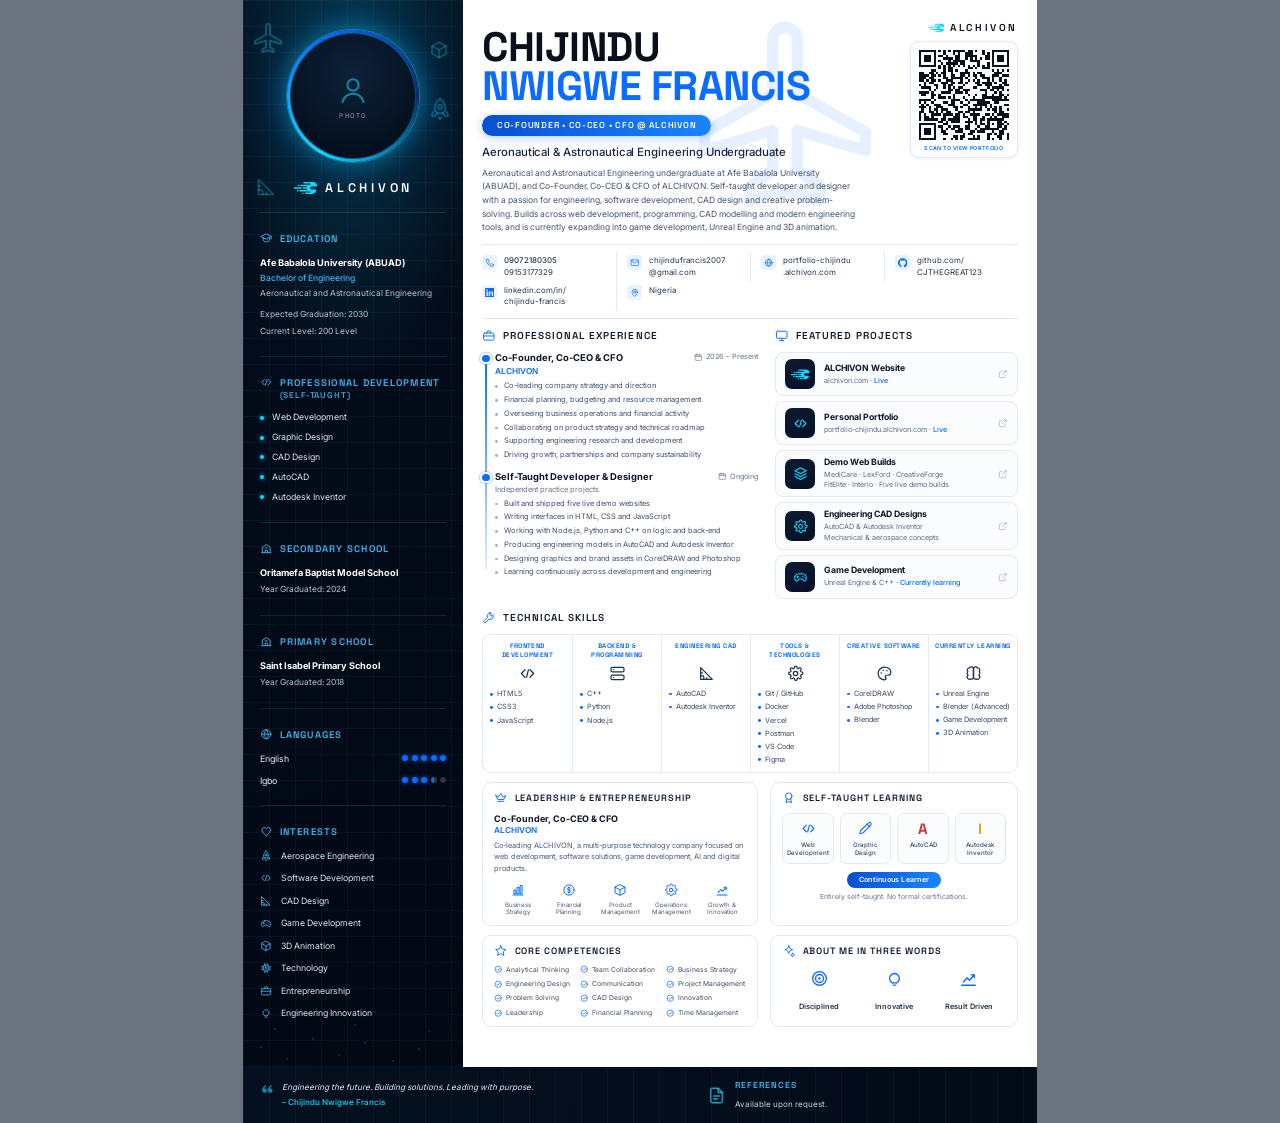
==== commit 964c416a: "Add Interio to the demo builds New live demo at demo-interio.alchivon.com: interior design studio si" ====
--- a/CV/cv.html
+++ b/CV/cv.html
@@ -330,7 +330,7 @@
               </div>
               <p class="job__sub">Independent practice projects</p>
               <ul>
-                <li>Built and shipped four live demo websites</li>
+                <li>Built and shipped five live demo websites</li>
                 <li>Writing interfaces in HTML, CSS and JavaScript</li>
                 <li>Working with Node.js, Python and C++ on logic and back-end</li>
                 <li>Producing engineering models in AutoCAD and Autodesk Inventor</li>
@@ -364,7 +364,7 @@
               <span class="proj__ic"><svg class="i"><use href="#i-layers"/></svg></span>
               <span class="proj__b">
                 <span class="proj__t">Demo Web Builds</span>
-                <span class="proj__s">MediCare &middot; LexFord &middot; CreativeForge &middot; FitElite<br>Four live demo builds</span>
+                <span class="proj__s">MediCare &middot; LexFord &middot; CreativeForge<br>FitElite &middot; Interio &middot; Five live demo builds</span>
               </span>
               <svg class="i proj__go"><use href="#i-ext"/></svg>
             </article>
